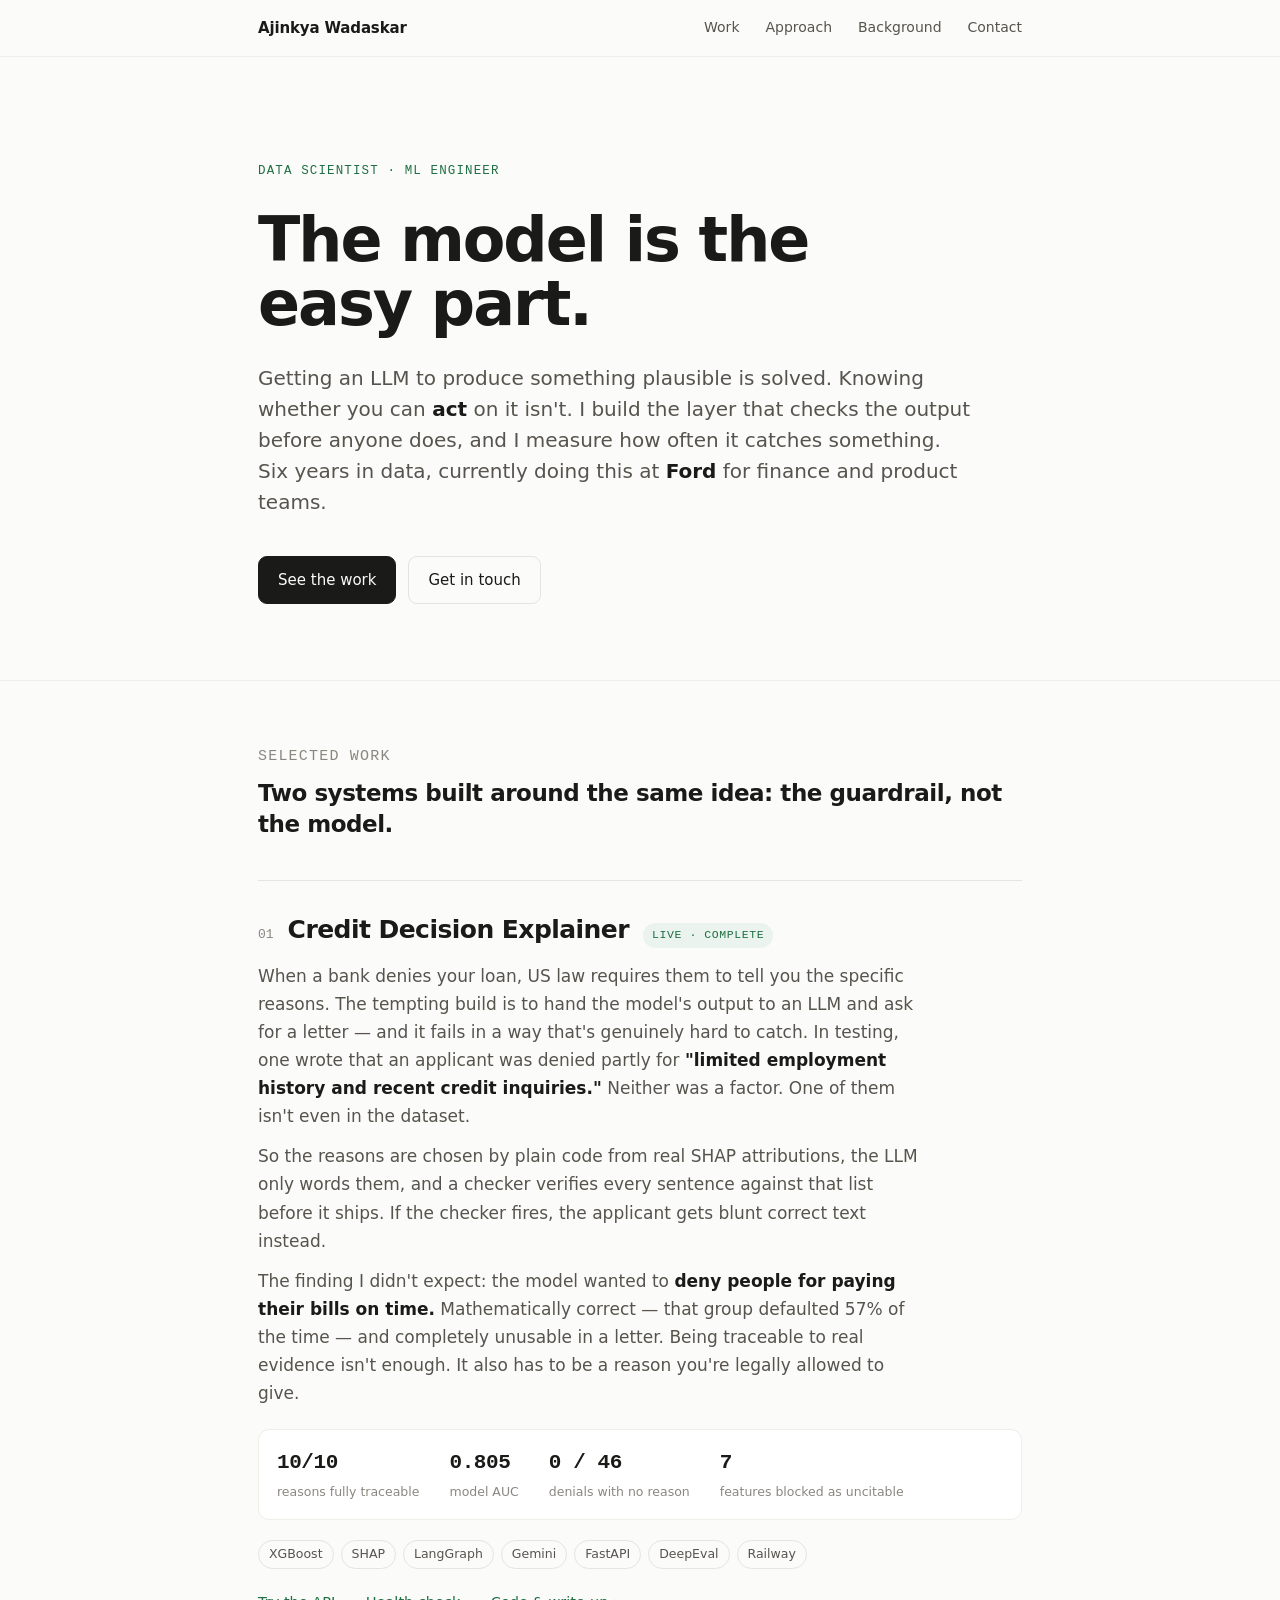
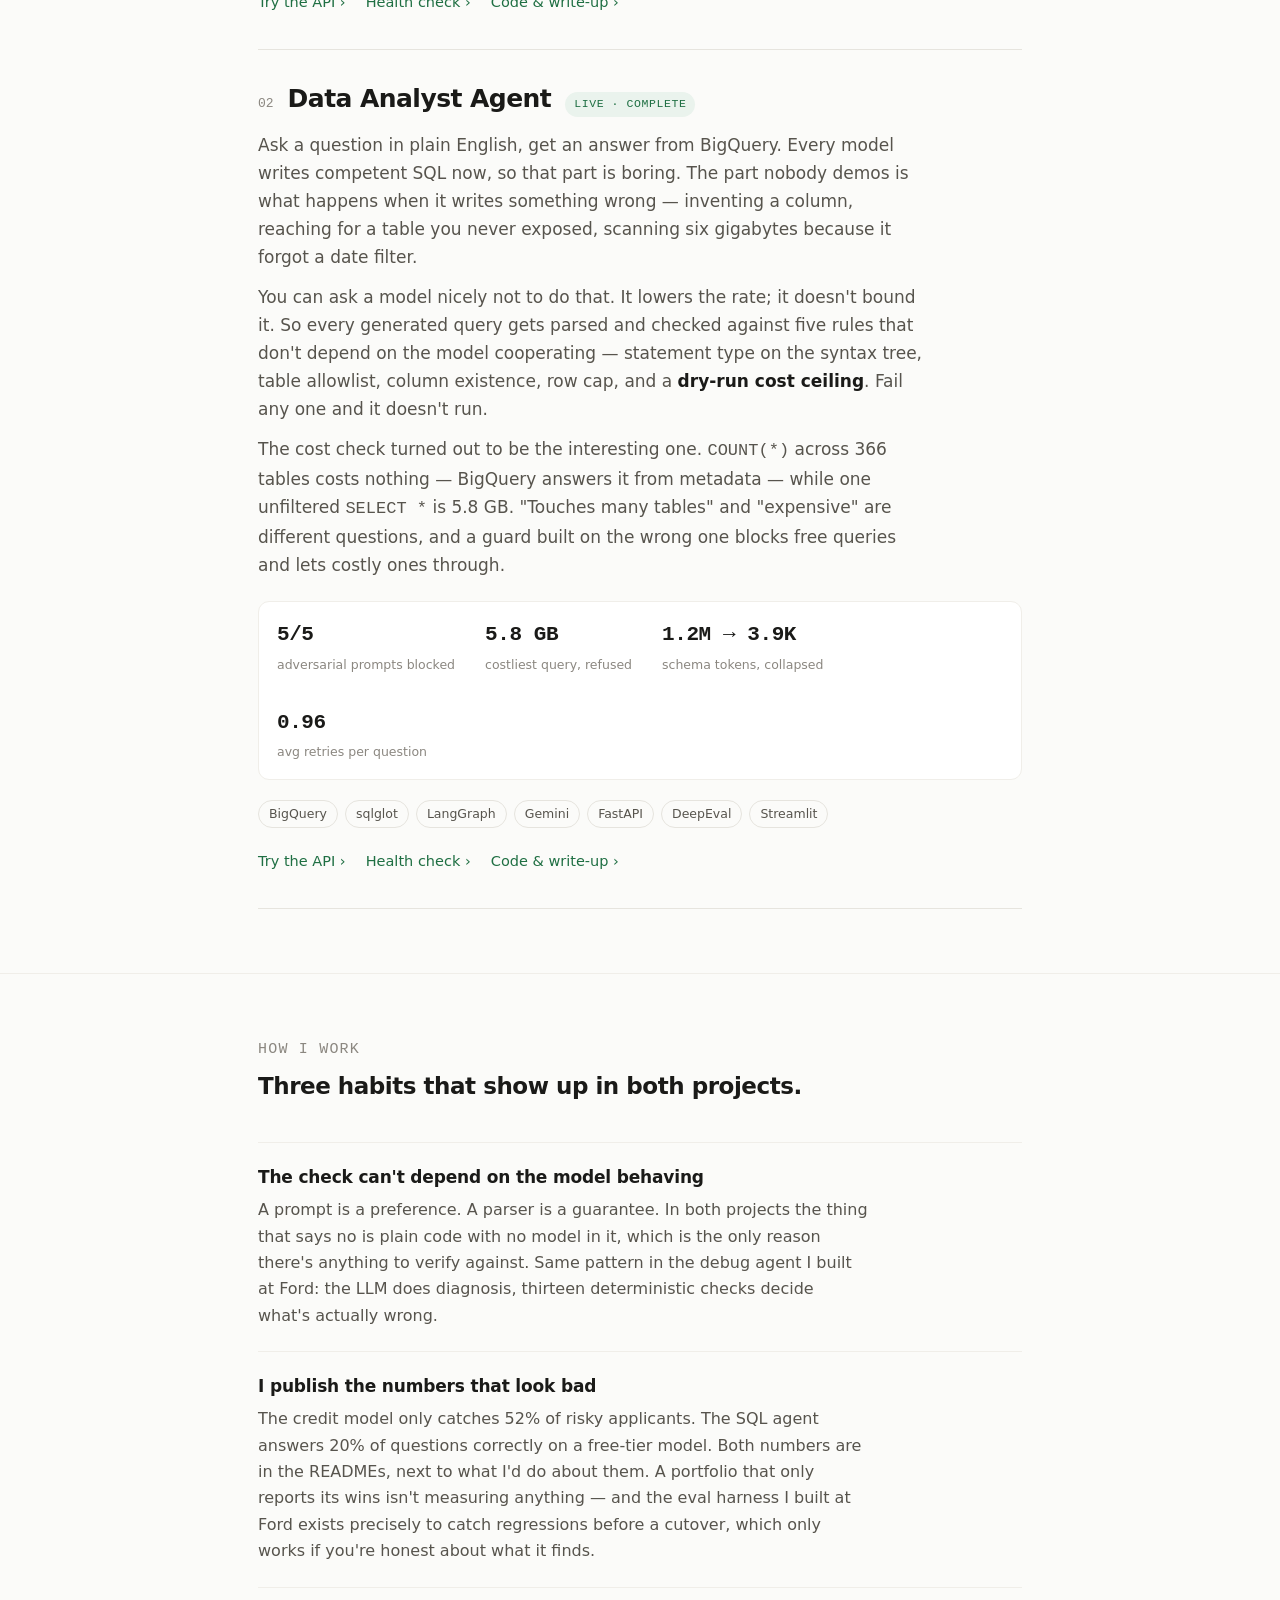
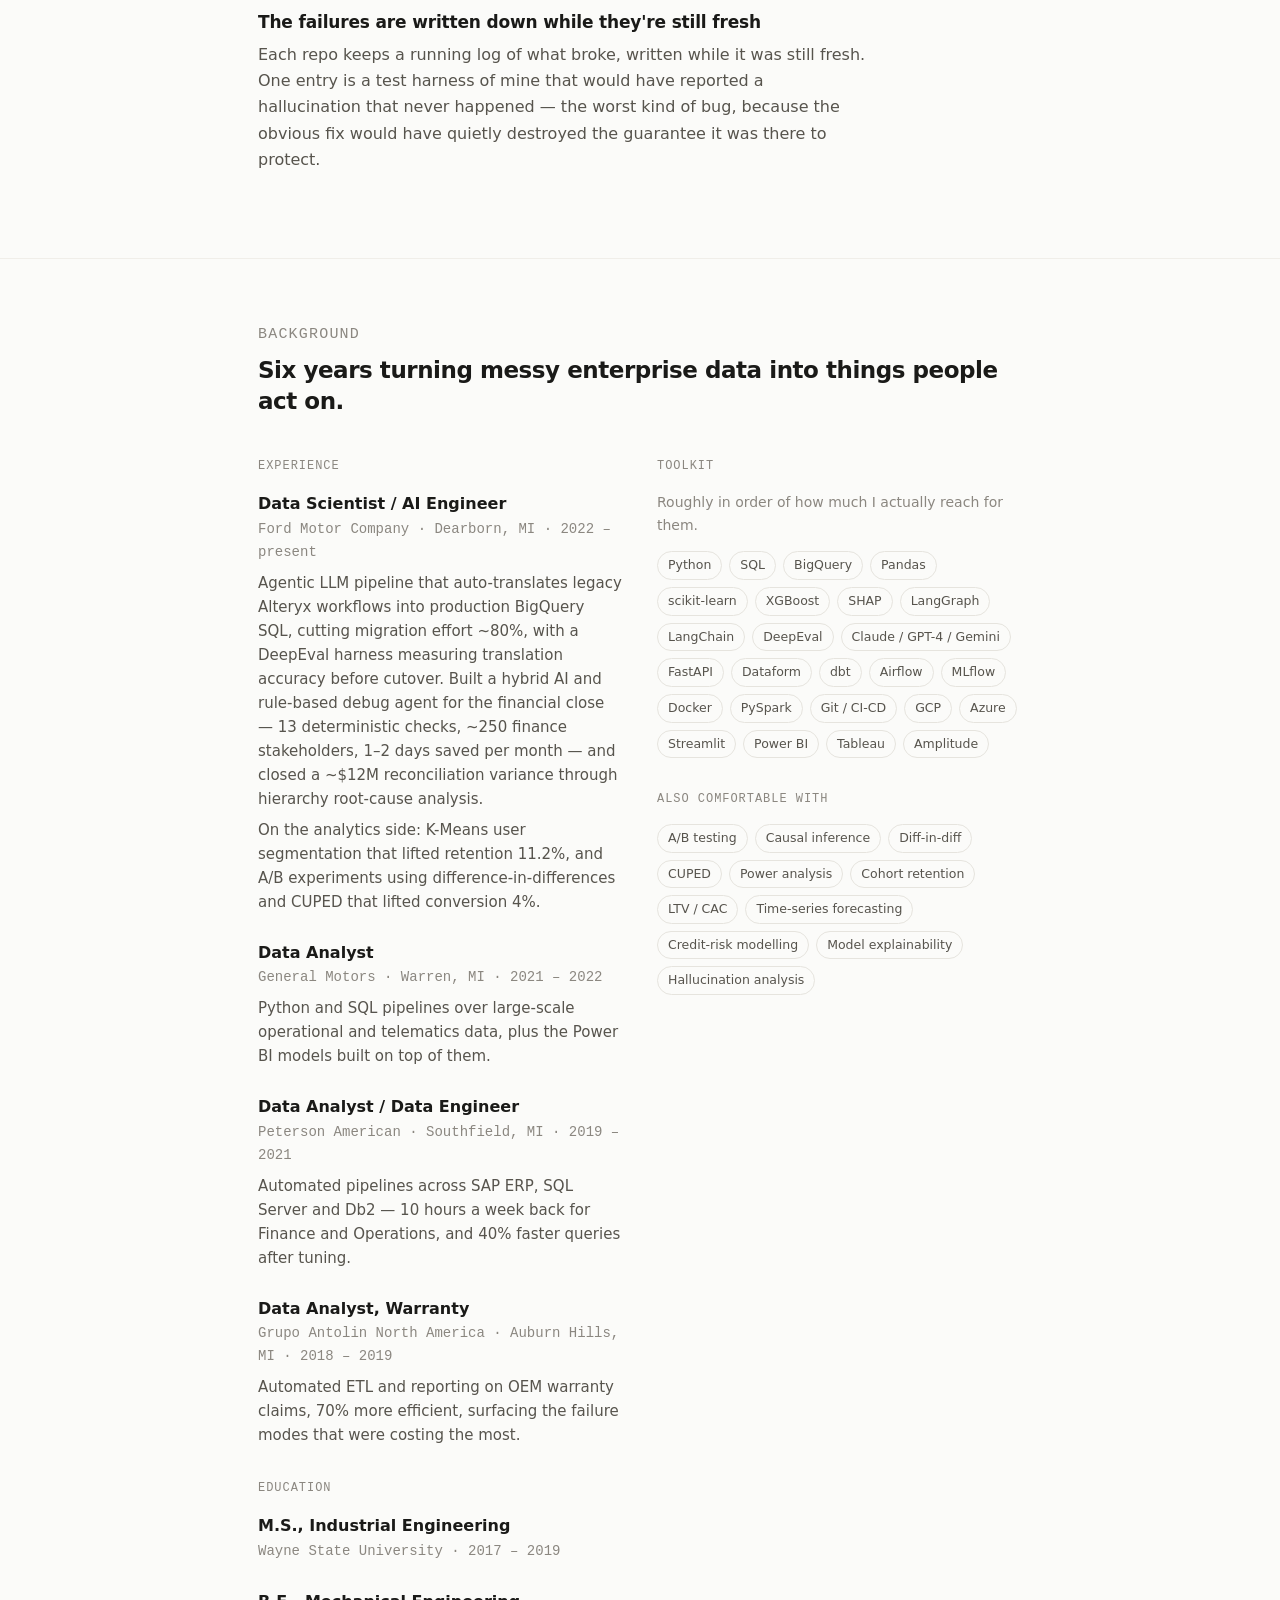
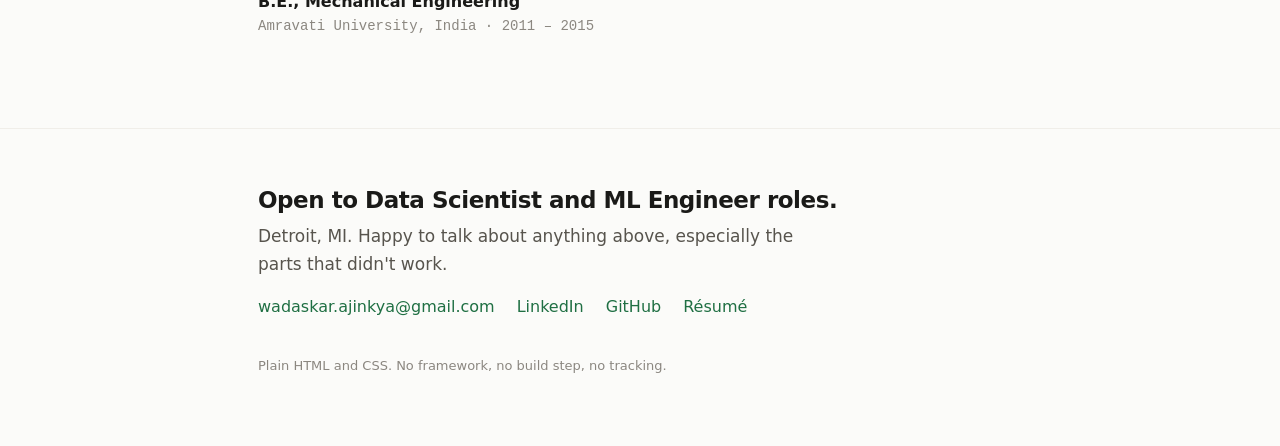
==== index-alt-typographic.html @ 15bafaa0 "Update site: ship the two finished projects, fix the resume link - Credit Decision Explainer: IN PRO" ====
<!DOCTYPE html>
<html lang="en">
<head>
<meta charset="utf-8">
<meta name="viewport" content="width=device-width, initial-scale=1">
<title>Ajinkya Wadaskar — Data Scientist / ML Engineer</title>
<meta name="description" content="I build ML systems with the guardrails included — the layer that checks the model's output before anyone acts on it.">
<style>
  :root{
    --bg:#fbfbf9; --surface:#fff; --line:#e6e4de; --line-soft:#f0eeE9;
    --ink:#1a1a18; --ink-2:#57544d; --ink-3:#8b8780;
    --accent:#1f6f43; --accent-soft:#eaf3ed; --warn:#8a5a00;
    --mono:ui-monospace,SFMono-Regular,"SF Mono",Menlo,monospace;
    --sans:-apple-system,system-ui,"Segoe UI",Inter,Helvetica,Arial,sans-serif;
  }
  @media (prefers-color-scheme:dark){
    :root{ --bg:#111110; --surface:#191918; --line:#2c2b28; --line-soft:#232220;
      --ink:#f2f1ed; --ink-2:#a8a49c; --ink-3:#77736c;
      --accent:#5fbd8a; --accent-soft:#16241d; --warn:#d99b28; }
  }
  *{box-sizing:border-box;margin:0;padding:0}
  html{scroll-behavior:smooth}
  body{background:var(--bg);color:var(--ink);font-family:var(--sans);
    font-size:17px;line-height:1.65;-webkit-font-smoothing:antialiased}
  .wrap{max-width:820px;margin:0 auto;padding:0 28px}
  a{color:inherit}

  /* header */
  header{position:sticky;top:0;z-index:10;background:color-mix(in srgb,var(--bg) 88%,transparent);
    backdrop-filter:saturate(1.6) blur(12px);border-bottom:1px solid var(--line-soft)}
  header .wrap{display:flex;align-items:center;justify-content:space-between;height:56px}
  .brand{font-weight:600;letter-spacing:-.01em;text-decoration:none;font-size:15px}
  nav{display:flex;gap:26px}
  nav a{font-size:14px;color:var(--ink-2);text-decoration:none}
  nav a:hover{color:var(--ink)}
  @media(max-width:560px){nav a:not(.keep){display:none}}

  /* hero */
  .hero{padding-block:104px 76px}
  .eyebrow{font-family:var(--mono);font-size:12.5px;letter-spacing:.09em;
    text-transform:uppercase;color:var(--accent);margin-bottom:26px}
  h1{font-size:clamp(38px,6.4vw,62px);line-height:1.04;letter-spacing:-.032em;
    font-weight:640;max-width:15ch}
  .lede{margin-top:26px;font-size:20px;line-height:1.55;color:var(--ink-2);max-width:56ch}
  .lede strong{color:var(--ink);font-weight:600}
  .cta{margin-top:38px;display:flex;gap:12px;flex-wrap:wrap}
  .btn{display:inline-block;padding:11px 19px;border-radius:9px;font-size:15px;
    text-decoration:none;border:1px solid var(--line);transition:.15s}
  .btn.primary{background:var(--ink);color:var(--bg);border-color:var(--ink)}
  .btn:hover{transform:translateY(-1px)}

  /* sections */
  section{padding-block:64px;border-top:1px solid var(--line-soft);scroll-margin-top:56px}
  footer{scroll-margin-top:56px}
  .sec-head{display:flex;align-items:baseline;gap:14px;margin-bottom:8px}
  h2{font-size:15px;font-family:var(--mono);letter-spacing:.08em;
    text-transform:uppercase;color:var(--ink-3);font-weight:500}
  .sec-sub{font-size:23px;letter-spacing:-.02em;margin-bottom:40px;max-width:48ch;
    font-weight:560;line-height:1.35}

  /* project */
  .proj{border-top:1px solid var(--line);padding-block:34px}
  .proj:last-of-type{border-bottom:1px solid var(--line)}
  .p-top{display:flex;align-items:baseline;gap:14px;flex-wrap:wrap}
  .num{font-family:var(--mono);font-size:13px;color:var(--ink-3)}
  .p-title{font-size:25px;letter-spacing:-.022em;font-weight:600;line-height:1.2}
  .status{font-family:var(--mono);font-size:11.5px;letter-spacing:.05em;
    text-transform:uppercase;padding:3px 9px;border-radius:20px;
    background:var(--accent-soft);color:var(--accent);white-space:nowrap}
  .p-body{margin-top:14px;color:var(--ink-2);max-width:62ch}
  .p-body p+p{margin-top:12px}
  .p-body em{color:var(--ink);font-style:normal;font-weight:560}

  .metrics{display:flex;gap:30px;flex-wrap:wrap;margin-top:22px;
    padding:16px 18px;border-radius:11px;background:var(--surface);border:1px solid var(--line-soft)}
  .metric .v{font-family:var(--mono);font-size:21px;font-weight:600;letter-spacing:-.02em}
  .metric .k{font-size:12.5px;color:var(--ink-3);margin-top:2px}

  .tags{display:flex;gap:7px;flex-wrap:wrap;margin-top:20px}
  .tag{font-size:12.5px;color:var(--ink-2);border:1px solid var(--line);
    padding:3px 10px;border-radius:20px}
  .p-links{display:flex;gap:20px;flex-wrap:wrap;margin-top:22px}
  .p-links a{font-size:14.5px;color:var(--accent);text-decoration:none;font-weight:520}
  .p-links a:hover{text-decoration:underline}
  .p-links a::after{content:" ›"}

  /* approach */
  .points{display:grid;gap:2px;margin-top:8px}
  .pt{padding-block:20px;border-top:1px solid var(--line-soft)}
  .pt h3{font-size:17px;font-weight:600;letter-spacing:-.01em;margin-bottom:6px}
  .pt p{color:var(--ink-2);max-width:60ch;font-size:16px}

  /* background */
  .bg-grid{display:grid;grid-template-columns:1fr 1fr;gap:34px}
  @media(max-width:640px){.bg-grid{grid-template-columns:1fr}}
  .bg-grid h3{font-family:var(--mono);font-size:12px;letter-spacing:.08em;
    text-transform:uppercase;color:var(--ink-3);font-weight:500;margin-bottom:14px}
  .row{margin-bottom:18px}
  .row .t{font-weight:590;font-size:16px}
  .row .m{font-size:14px;color:var(--ink-3);font-family:var(--mono)}
  .skills{display:flex;gap:7px;flex-wrap:wrap}

  .rdesc{font-size:15px;color:var(--ink-2);margin-top:7px;max-width:56ch;line-height:1.6}
  .row{margin-bottom:26px}
  .tk-note{font-size:14px;color:var(--ink-3);margin-bottom:14px}
  footer{padding-block:56px 76px;border-top:1px solid var(--line-soft)}
  .f-links{display:flex;gap:22px;flex-wrap:wrap;margin-top:16px}
  .f-links a{color:var(--accent);text-decoration:none;font-size:16px}
  .f-links a:hover{text-decoration:underline}
  .fine{margin-top:34px;font-size:13px;color:var(--ink-3)}
</style>
</head>
<body>

<header><div class="wrap">
  <a href="#top" class="brand">Ajinkya Wadaskar</a>
  <nav>
    <a href="#work">Work</a>
    <a href="#approach">Approach</a>
    <a href="#background">Background</a>
    <a href="#contact" class="keep">Contact</a>
  </nav>
</div></header>

<main id="top">

<div class="wrap hero">
  <div class="eyebrow">Data Scientist · ML Engineer</div>
  <h1>The model is the easy part.</h1>
  <p class="lede">Getting an LLM to produce something plausible is solved. Knowing whether you can
  <strong>act</strong> on it isn't. I build the layer that checks the output before anyone does,
  and I measure how often it catches something. Six years in data, currently doing this at
  <strong>Ford</strong> for finance and product teams.</p>
  <div class="cta">
    <a class="btn primary" href="#work">See the work</a>
    <a class="btn" href="#contact">Get in touch</a>
  </div>
</div>

<section id="work"><div class="wrap">
  <div class="sec-head"><h2>Selected work</h2></div>
  <p class="sec-sub">Two systems built around the same idea: the guardrail, not the model.</p>

  <article class="proj">
    <div class="p-top">
      <span class="num">01</span>
      <span class="p-title">Credit Decision Explainer</span>
      <span class="status">Live · complete</span>
    </div>
    <div class="p-body">
      <p>When a bank denies your loan, US law requires them to tell you the specific reasons.
      The tempting build is to hand the model's output to an LLM and ask for a letter — and it
      fails in a way that's genuinely hard to catch. In testing, one wrote that an applicant was
      denied partly for <em>"limited employment history and recent credit inquiries."</em>
      Neither was a factor. One of them isn't even in the dataset.</p>
      <p>So the reasons are chosen by plain code from real SHAP attributions, the LLM only words
      them, and a checker verifies every sentence against that list before it ships. If the
      checker fires, the applicant gets blunt correct text instead.</p>
      <p>The finding I didn't expect: the model wanted to <em>deny people for paying their bills
      on time.</em> Mathematically correct — that group defaulted 57% of the time — and completely
      unusable in a letter. Being traceable to real evidence isn't enough. It also has to be a
      reason you're legally allowed to give.</p>
    </div>
    <div class="metrics">
      <div class="metric"><div class="v">10/10</div><div class="k">reasons fully traceable</div></div>
      <div class="metric"><div class="v">0.805</div><div class="k">model AUC</div></div>
      <div class="metric"><div class="v">0 / 46</div><div class="k">denials with no reason</div></div>
      <div class="metric"><div class="v">7</div><div class="k">features blocked as uncitable</div></div>
    </div>
    <div class="tags">
      <span class="tag">XGBoost</span><span class="tag">SHAP</span><span class="tag">LangGraph</span>
      <span class="tag">Gemini</span><span class="tag">FastAPI</span><span class="tag">DeepEval</span>
      <span class="tag">Railway</span>
    </div>
    <div class="p-links">
      <a href="https://web-production-7b272.up.railway.app/docs">Try the API</a>
      <a href="https://web-production-7b272.up.railway.app/health">Health check</a>
      <a href="https://github.com/ajinkyawadaskar/credit-decision-explainer">Code &amp; write-up</a>
    </div>
  </article>

  <article class="proj">
    <div class="p-top">
      <span class="num">02</span>
      <span class="p-title">Data Analyst Agent</span>
      <span class="status">Live · complete</span>
    </div>
    <div class="p-body">
      <p>Ask a question in plain English, get an answer from BigQuery. Every model writes
      competent SQL now, so that part is boring. The part nobody demos is what happens when it
      writes something wrong — inventing a column, reaching for a table you never exposed,
      scanning six gigabytes because it forgot a date filter.</p>
      <p>You can ask a model nicely not to do that. It lowers the rate; it doesn't bound it. So
      every generated query gets parsed and checked against five rules that don't depend on the
      model cooperating — statement type on the syntax tree, table allowlist, column existence,
      row cap, and a <em>dry-run cost ceiling</em>. Fail any one and it doesn't run.</p>
      <p>The cost check turned out to be the interesting one. <code>COUNT(*)</code> across 366
      tables costs nothing — BigQuery answers it from metadata — while one unfiltered
      <code>SELECT *</code> is 5.8 GB. "Touches many tables" and "expensive" are different
      questions, and a guard built on the wrong one blocks free queries and lets costly ones through.</p>
    </div>
    <div class="metrics">
      <div class="metric"><div class="v">5/5</div><div class="k">adversarial prompts blocked</div></div>
      <div class="metric"><div class="v">5.8 GB</div><div class="k">costliest query, refused</div></div>
      <div class="metric"><div class="v">1.2M → 3.9K</div><div class="k">schema tokens, collapsed</div></div>
      <div class="metric"><div class="v">0.96</div><div class="k">avg retries per question</div></div>
    </div>
    <div class="tags">
      <span class="tag">BigQuery</span><span class="tag">sqlglot</span><span class="tag">LangGraph</span>
      <span class="tag">Gemini</span><span class="tag">FastAPI</span><span class="tag">DeepEval</span>
      <span class="tag">Streamlit</span>
    </div>
    <div class="p-links">
      <a href="https://data-analyst-agent-production-316b.up.railway.app/docs">Try the API</a>
      <a href="https://data-analyst-agent-production-316b.up.railway.app/health">Health check</a>
      <a href="https://github.com/ajinkyawadaskar/data-analyst-agent">Code &amp; write-up</a>
    </div>
  </article>
</div></section>

<section id="approach"><div class="wrap">
  <div class="sec-head"><h2>How I work</h2></div>
  <p class="sec-sub">Three habits that show up in both projects.</p>
  <div class="points">
    <div class="pt">
      <h3>The check can't depend on the model behaving</h3>
      <p>A prompt is a preference. A parser is a guarantee. In both projects the thing that
      says no is plain code with no model in it, which is the only reason there's anything to
      verify against. Same pattern in the debug agent I built at Ford: the LLM does diagnosis,
      thirteen deterministic checks decide what's actually wrong.</p>
    </div>
    <div class="pt">
      <h3>I publish the numbers that look bad</h3>
      <p>The credit model only catches 52% of risky applicants. The SQL agent answers 20% of
      questions correctly on a free-tier model. Both numbers are in the READMEs, next to what I'd
      do about them. A portfolio that only reports its wins isn't measuring anything — and the
      eval harness I built at Ford exists precisely to catch regressions before a cutover, which
      only works if you're honest about what it finds.</p>
    </div>
    <div class="pt">
      <h3>The failures are written down while they're still fresh</h3>
      <p>Each repo keeps a running log of what broke, written while it was still fresh. One entry
      is a test harness of mine that would have reported a hallucination that never happened —
      the worst kind of bug, because the obvious fix would have quietly destroyed the guarantee
      it was there to protect.</p>
    </div>
  </div>
</div></section>

<section id="background"><div class="wrap">
  <div class="sec-head"><h2>Background</h2></div>
  <p class="sec-sub">Six years turning messy enterprise data into things people act on.</p>

  <div class="bg-grid">
    <div>
      <h3>Experience</h3>

      <div class="row">
        <div class="t">Data Scientist / AI Engineer</div>
        <div class="m">Ford Motor Company · Dearborn, MI · 2022 – present</div>
        <p class="rdesc">Agentic LLM pipeline that auto-translates legacy Alteryx workflows into
        production BigQuery SQL, cutting migration effort ~80%, with a DeepEval harness measuring
        translation accuracy before cutover. Built a hybrid AI and rule-based debug agent for the
        financial close — 13 deterministic checks, ~250 finance stakeholders, 1–2 days saved per
        month — and closed a ~$12M reconciliation variance through hierarchy root-cause analysis.</p>
        <p class="rdesc">On the analytics side: K-Means user segmentation that lifted retention
        11.2%, and A/B experiments using difference-in-differences and CUPED that lifted
        conversion 4%.</p>
      </div>

      <div class="row">
        <div class="t">Data Analyst</div>
        <div class="m">General Motors · Warren, MI · 2021 – 2022</div>
        <p class="rdesc">Python and SQL pipelines over large-scale operational and telematics
        data, plus the Power BI models built on top of them.</p>
      </div>

      <div class="row">
        <div class="t">Data Analyst / Data Engineer</div>
        <div class="m">Peterson American · Southfield, MI · 2019 – 2021</div>
        <p class="rdesc">Automated pipelines across SAP ERP, SQL Server and Db2 — 10 hours a week
        back for Finance and Operations, and 40% faster queries after tuning.</p>
      </div>

      <div class="row">
        <div class="t">Data Analyst, Warranty</div>
        <div class="m">Grupo Antolin North America · Auburn Hills, MI · 2018 – 2019</div>
        <p class="rdesc">Automated ETL and reporting on OEM warranty claims, 70% more efficient,
        surfacing the failure modes that were costing the most.</p>
      </div>

      <h3 style="margin-top:32px">Education</h3>
      <div class="row">
        <div class="t">M.S., Industrial Engineering</div>
        <div class="m">Wayne State University · 2017 – 2019</div>
      </div>
      <div class="row">
        <div class="t">B.E., Mechanical Engineering</div>
        <div class="m">Amravati University, India · 2011 – 2015</div>
      </div>
    </div>

    <div>
      <h3>Toolkit</h3>
      <p class="tk-note">Roughly in order of how much I actually reach for them.</p>
      <div class="skills">
        <span class="tag">Python</span><span class="tag">SQL</span><span class="tag">BigQuery</span>
        <span class="tag">Pandas</span><span class="tag">scikit-learn</span><span class="tag">XGBoost</span>
        <span class="tag">SHAP</span><span class="tag">LangGraph</span><span class="tag">LangChain</span>
        <span class="tag">DeepEval</span><span class="tag">Claude / GPT-4 / Gemini</span>
        <span class="tag">FastAPI</span><span class="tag">Dataform</span><span class="tag">dbt</span>
        <span class="tag">Airflow</span><span class="tag">MLflow</span><span class="tag">Docker</span>
        <span class="tag">PySpark</span><span class="tag">Git / CI-CD</span><span class="tag">GCP</span>
        <span class="tag">Azure</span><span class="tag">Streamlit</span><span class="tag">Power BI</span>
        <span class="tag">Tableau</span><span class="tag">Amplitude</span>
      </div>

      <h3 style="margin-top:32px">Also comfortable with</h3>
      <div class="skills">
        <span class="tag">A/B testing</span><span class="tag">Causal inference</span>
        <span class="tag">Diff-in-diff</span><span class="tag">CUPED</span>
        <span class="tag">Power analysis</span><span class="tag">Cohort retention</span>
        <span class="tag">LTV / CAC</span><span class="tag">Time-series forecasting</span>
        <span class="tag">Credit-risk modelling</span><span class="tag">Model explainability</span>
        <span class="tag">Hallucination analysis</span>
      </div>
    </div>
  </div>
</div></section>

<footer id="contact"><div class="wrap">
  <p class="sec-sub" style="margin-bottom:6px">Open to Data Scientist and ML Engineer roles.</p>
  <p style="color:var(--ink-2);max-width:52ch">Detroit, MI. Happy to talk about anything above,
  especially the parts that didn't work.</p>
  <div class="f-links">
    <a href="mailto:wadaskar.ajinkya@gmail.com">wadaskar.ajinkya@gmail.com</a>
    <a href="https://www.linkedin.com/in/ajinkyawadaskar">LinkedIn</a>
    <a href="https://github.com/ajinkyawadaskar">GitHub</a>
    <a href="RESUME.pdf">Résumé</a>
  </div>
  <p class="fine">Plain HTML and CSS. No framework, no build step, no tracking.</p>
</div></footer>

</main>
</body>
</html>
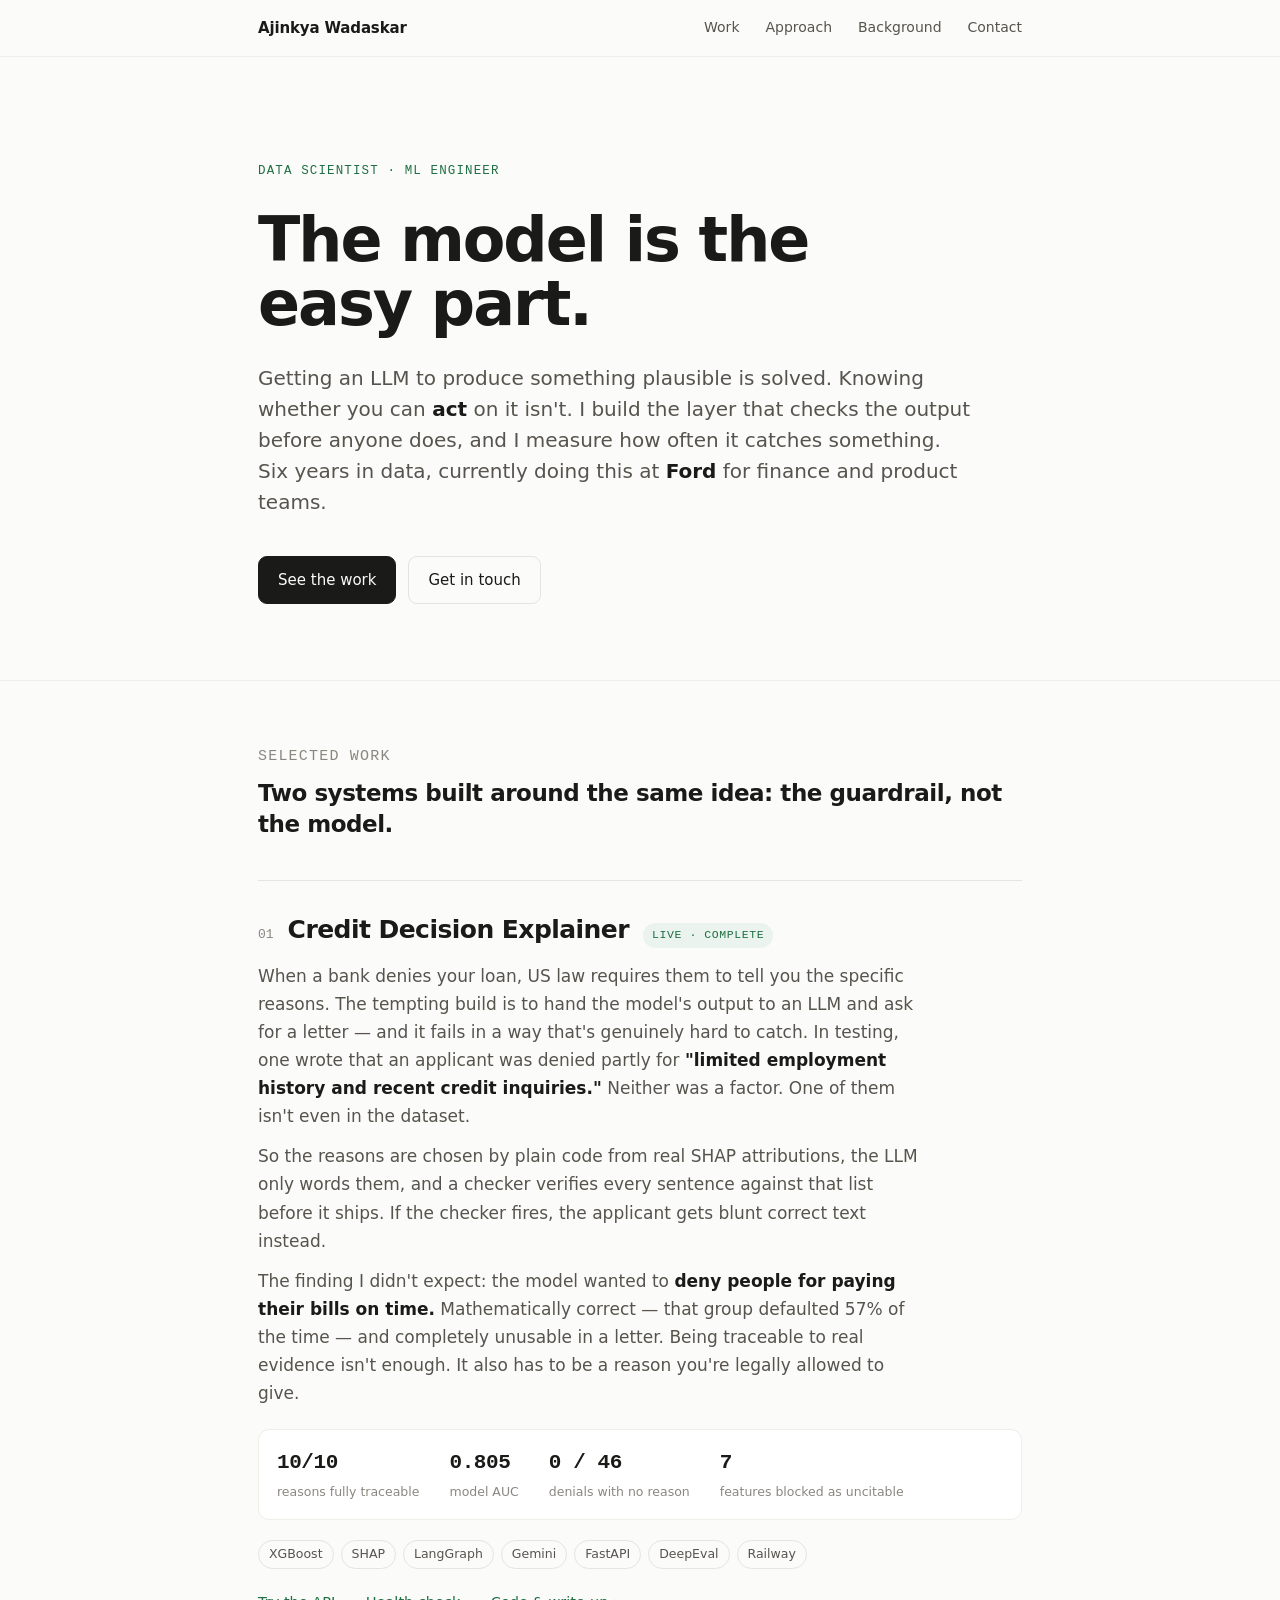
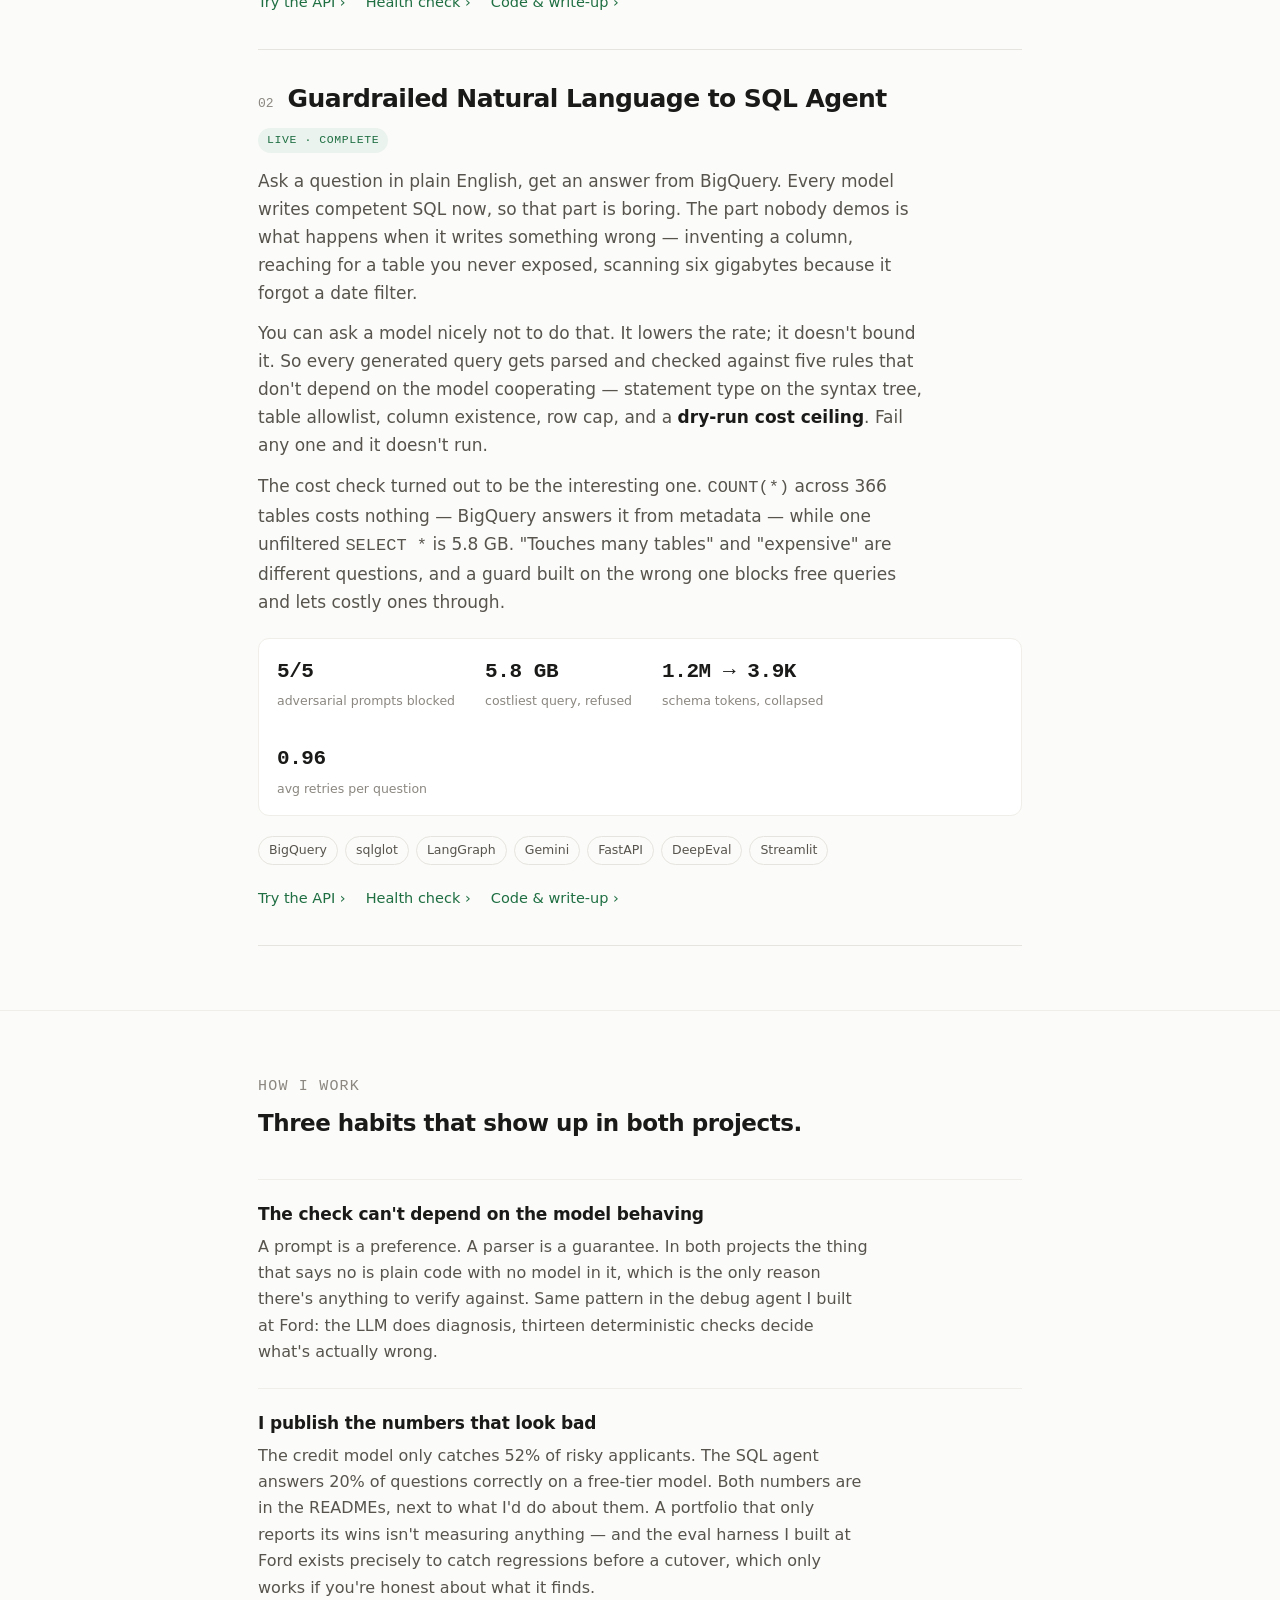
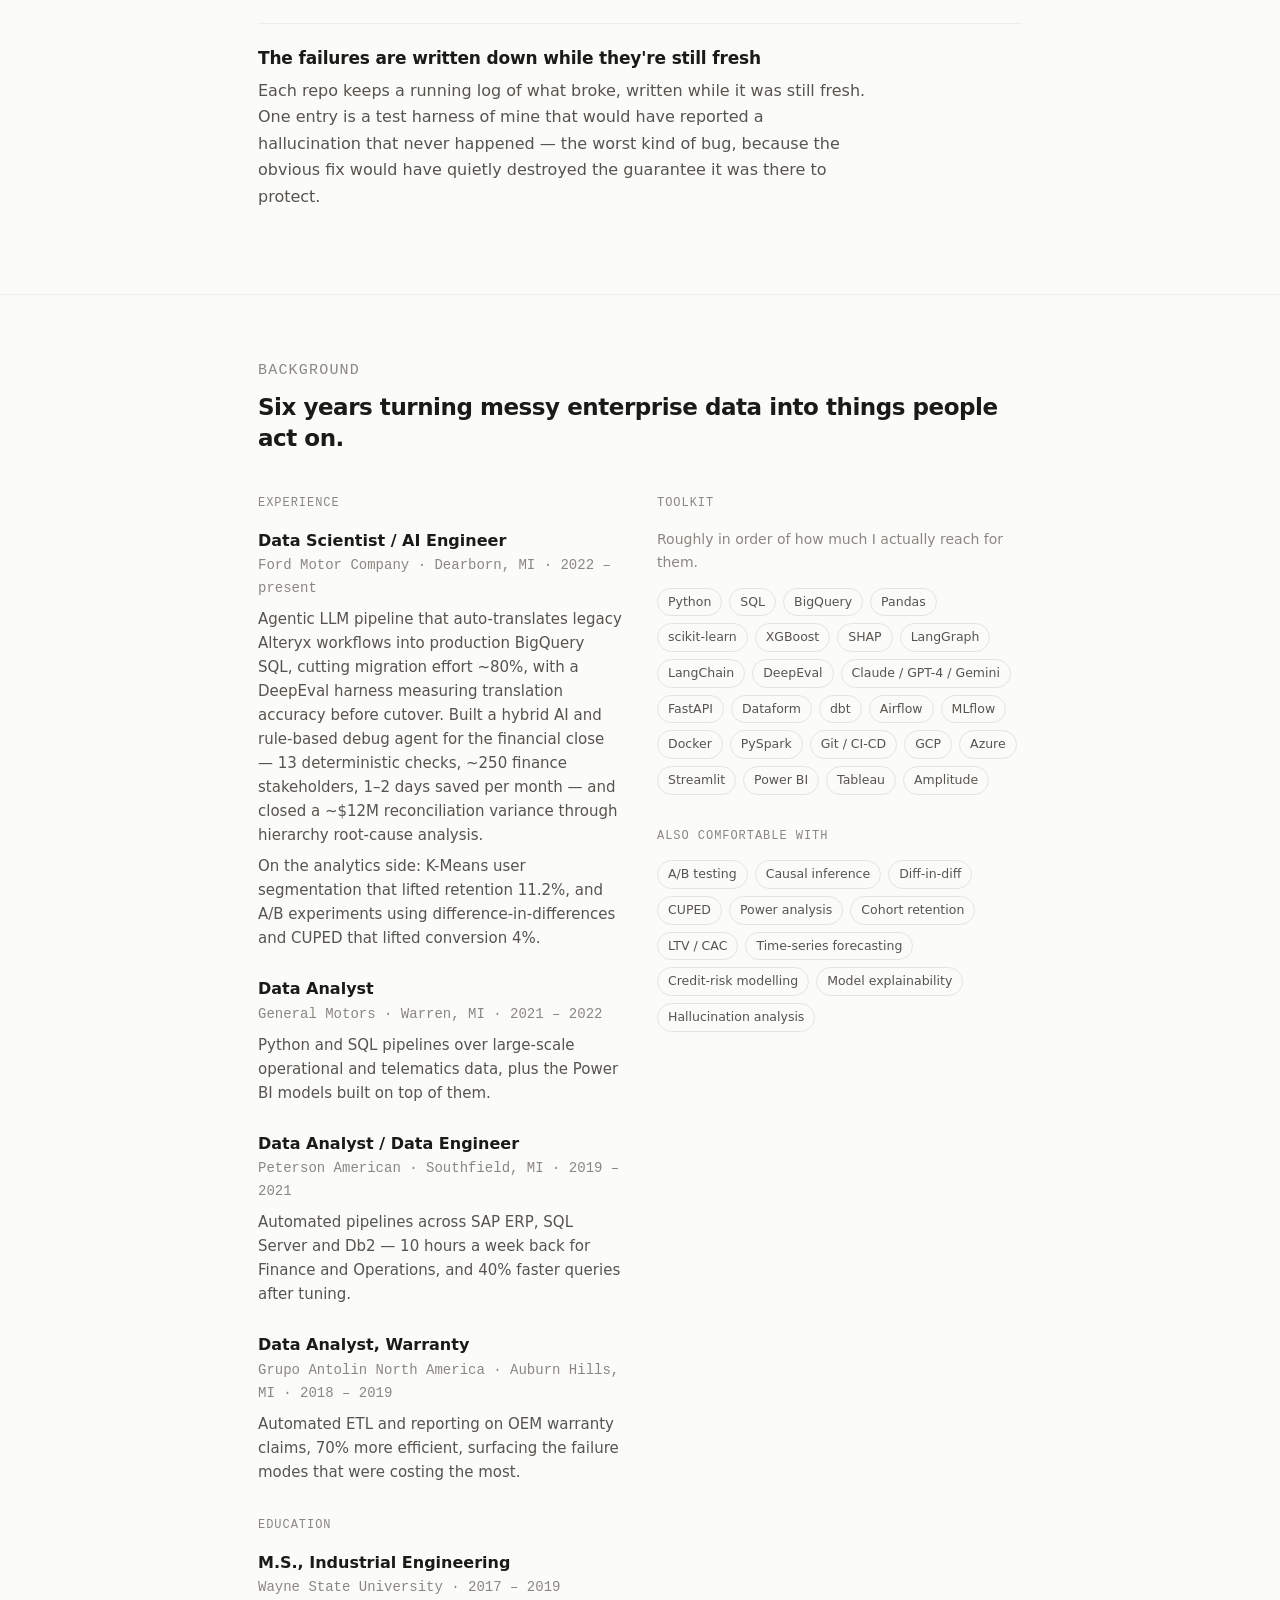
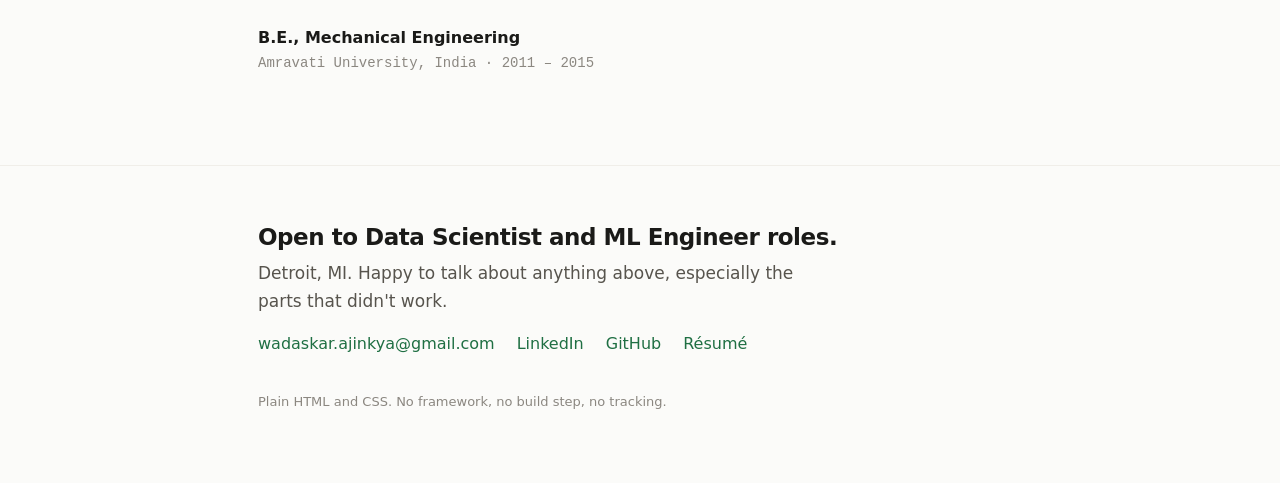
==== commit e18df7fe: "Rename Data Analyst Agent to Guardrailed Natural Language to SQL Agent; fill in Streamlit demo links" ====
--- a/index-alt-typographic.html
+++ b/index-alt-typographic.html
@@ -182,7 +182,7 @@
   <article class="proj">
     <div class="p-top">
       <span class="num">02</span>
-      <span class="p-title">Data Analyst Agent</span>
+      <span class="p-title">Guardrailed Natural Language to SQL Agent</span>
       <span class="status">Live · complete</span>
     </div>
     <div class="p-body">
